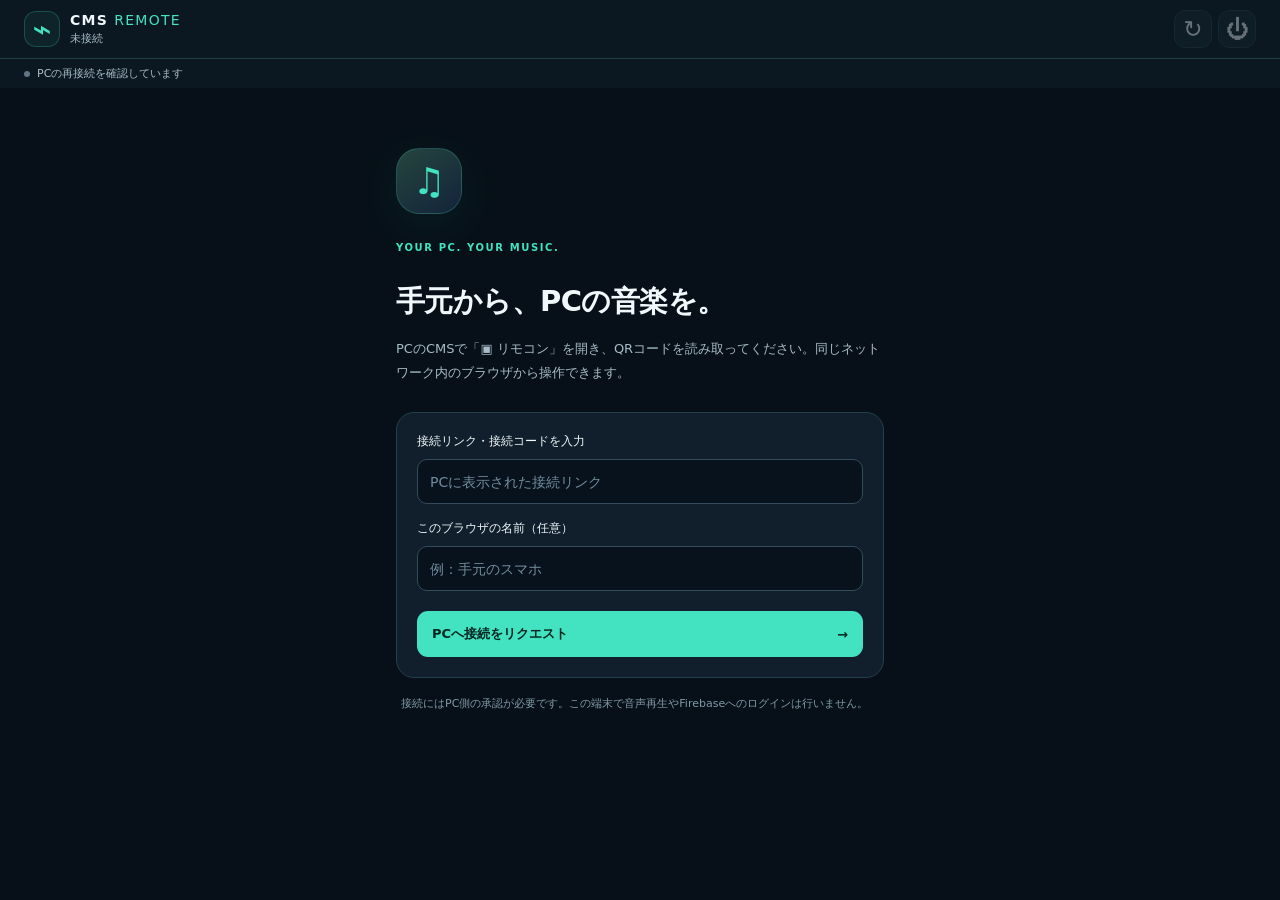
==== remote.html @ 036d8464 "Unify Web selection, playback queue and analysis export Web-only release: durable library additions," ====
<!doctype html>
<html lang="ja">
<head>
  <meta charset="utf-8">
  <meta name="viewport" content="width=device-width, initial-scale=1, viewport-fit=cover">
  <meta name="referrer" content="no-referrer">
  <meta name="color-scheme" content="dark">
  <title>CMS Remote — PCの音楽を操作</title>
  <link rel="stylesheet" href="remote-client.css?v=2026103102">
  <script src="remote-client.js?v=2026103102" defer></script>
  <script src="remote-mobile.js?v=2026103102" defer></script>
</head>
<body>
  <header class="remote-topbar">
    <div class="remote-brand"><span class="remote-brand-icon" aria-hidden="true">⌁</span><div><strong>CMS <span>REMOTE</span></strong><small id="remote-status" role="status">接続を待っています</small></div></div>
    <div class="remote-actions">
      <button id="remote-refresh" type="button" title="PCの表示を更新" aria-label="PCの表示を更新" disabled>↻</button>
      <button id="remote-disconnect" type="button" title="接続を解除" aria-label="接続を解除" disabled>⏻</button>
    </div>
  </header>
  <div class="remote-context" id="remote-context"><span class="remote-connection-dot" id="remote-connection-dot"></span><span id="remote-context-text">音はPCから再生されます</span><button id="remote-layout" type="button" aria-pressed="false" hidden>PC表示</button></div>
  <main id="remote-main">
    <section class="remote-welcome" id="remote-welcome">
      <div class="remote-welcome-icon" aria-hidden="true">♫</div>
      <p class="remote-eyebrow">YOUR PC. YOUR MUSIC.</p>
      <h1>手元から、PCの音楽を。</h1>
      <p>PCのCMSで「▣ リモコン」を開き、QRコードを読み取ってください。同じネットワーク内のブラウザから操作できます。</p>
      <form id="remote-pair-form" autocomplete="off">
        <label for="remote-invite">接続リンク・接続コードを入力</label>
        <input id="remote-invite" type="text" inputmode="url" placeholder="PCに表示された接続リンク" autocomplete="off" autocapitalize="none" spellcheck="false" maxlength="4096" required>
        <label class="remote-label" for="remote-device-label">このブラウザの名前（任意）</label>
        <input id="remote-device-label" type="text" placeholder="例：手元のスマホ" autocomplete="off" maxlength="60">
        <button class="remote-primary" id="remote-connect" type="submit">PCへ接続をリクエスト <span aria-hidden="true">→</span></button>
      </form>
      <p class="remote-note">接続にはPC側の承認が必要です。この端末で音声再生やFirebaseへのログインは行いません。</p>
    </section>
    <section class="remote-waiting" id="remote-waiting" hidden aria-live="polite">
      <div class="remote-waiting-orbit" aria-hidden="true"><span></span><span></span><span></span></div>
      <h1 id="remote-waiting-title">PCの承認を待っています</h1>
      <p id="remote-waiting-text">PCに表示された接続リクエストを承認してください。</p>
      <button id="remote-cancel" type="button" class="remote-secondary">接続を取り消す</button>
    </section>
    <section class="remote-view" id="remote-view" hidden aria-label="PCのCMS遠隔操作画面">
      <section id="remote-mobile" hidden aria-label="CMS A1 モバイルリモコン"></section>
      <iframe id="remote-frame" title="PCのCMS操作画面" sandbox="allow-same-origin" referrerpolicy="no-referrer"></iframe>
      <div class="remote-view-curtain" id="remote-view-curtain" hidden><span class="remote-spinner" aria-hidden="true"></span><strong id="remote-curtain-text">再接続しています…</strong><p>接続が戻るまで操作を停止します。操作を自動で再送することはありません。</p></div>
    </section>
  </main>
  <div class="remote-toast" id="remote-toast" role="status" aria-live="polite" hidden></div>
  <noscript>遠隔操作にはJavaScriptを有効にしてください。</noscript>
</body>
</html>
---- remote-client.css ----
:root{color-scheme:dark;--remote-bg:#071018;--remote-panel:#101f2b;--remote-border:#24404b;--remote-accent:#43e2c0;--remote-text:#f0f8fb;--remote-muted:#a7bcc7;font-family:system-ui,-apple-system,BlinkMacSystemFont,"Segoe UI","Noto Sans JP",sans-serif;background:var(--remote-bg);color:var(--remote-text)}
*{box-sizing:border-box}html,body{width:100%;height:100%;margin:0}body{display:flex;flex-direction:column;overflow:hidden}button,input{font:inherit}button{touch-action:manipulation;cursor:pointer}button:focus-visible,input:focus-visible{outline:2px solid var(--remote-accent);outline-offset:3px}button:disabled{cursor:default;opacity:.4}[hidden]{display:none!important}
.remote-topbar{display:flex;align-items:center;justify-content:space-between;gap:16px;flex:none;padding:calc(10px + env(safe-area-inset-top)) max(14px,env(safe-area-inset-right)) 10px max(14px,env(safe-area-inset-left));border-bottom:1px solid var(--remote-border);background:#0b1721;z-index:10}.remote-brand{display:flex;align-items:center;gap:10px;min-width:0}.remote-brand-icon{width:36px;height:36px;border:1px solid #43e2c03b;border-radius:12px;display:grid;place-items:center;color:var(--remote-accent);font-size:32px;line-height:1;background:#43e2c010}.remote-brand strong{display:block;font-size:14px;letter-spacing:.09em}.remote-brand strong span{font-weight:500;color:var(--remote-accent)}.remote-brand small{display:block;margin-top:3px;font-size:11px;letter-spacing:.01em;color:var(--remote-muted)}.remote-actions{display:flex;gap:6px}.remote-actions button{border:1px solid var(--remote-border);border-radius:11px;background:#162632;color:var(--remote-text);width:38px;height:38px;font-size:23px;display:grid;place-items:center}.remote-actions button:hover:not(:disabled){background:#214039}.remote-context{min-height:29px;display:flex;align-items:center;gap:7px;padding:5px max(14px,env(safe-area-inset-left));color:var(--remote-muted);font-size:11px;flex:none;background:#0b1721}.remote-connection-dot{width:6px;height:6px;flex:none;border-radius:50%;background:#637582}.remote-connection-dot.connected{background:var(--remote-accent);box-shadow:0 0 0 3px #43e2c013}.remote-context button{margin-left:auto;border:0;background:transparent;color:var(--remote-accent);font-size:11px;padding:3px 7px}
#remote-main{min-height:0;flex:1;position:relative;overflow:auto}.remote-welcome,.remote-waiting{max-width:540px;margin:0 auto;padding:clamp(24px,6vh,70px) 26px 40px}.remote-welcome-icon{display:grid;place-items:center;width:66px;height:66px;border-radius:23px;color:var(--remote-accent);font-size:37px;background:linear-gradient(145deg,#25453e,#13243b);border:1px solid #43e2c033;box-shadow:0 12px 50px #43e2c012}.remote-eyebrow{font-size:10px!important;font-weight:700;letter-spacing:.16em;color:var(--remote-accent)!important;margin-top:25px!important}.remote-welcome h1,.remote-waiting h1{font-size:clamp(21px,5vw,29px);font-weight:750;line-height:1.5;margin:8px 0 14px;letter-spacing:-.02em}.remote-welcome p,.remote-waiting p{line-height:1.85;font-size:13px;color:var(--remote-muted);margin:0 0 22px}.remote-welcome form{padding:20px;border:1px solid var(--remote-border);border-radius:18px;background:#101f2b;margin-top:27px}.remote-welcome label{display:block;font-size:12px;color:var(--remote-text);margin-bottom:9px}.remote-welcome .remote-label{margin-top:16px}.remote-welcome input{display:block;width:100%;height:45px;border:1px solid #344c5a;border-radius:10px;background:#07121c;color:var(--remote-text);padding:10px 12px;font-size:14px;min-width:0}.remote-welcome input::placeholder{color:#728d9d}.remote-primary{display:flex;align-items:center;justify-content:space-between;gap:8px;width:100%;margin-top:20px;border:0;border-radius:11px;background:var(--remote-accent);color:#062621;font-weight:750;padding:13px 15px;font-size:13px;min-height:46px}.remote-note{font-size:11px!important;margin:16px 5px!important;color:#819aa7!important}.remote-waiting{text-align:center;padding-top:20vh}.remote-secondary{border:1px solid var(--remote-border);border-radius:11px;padding:11px 20px;color:var(--remote-text);background:#142431;font-size:13px}.remote-waiting-orbit{display:flex;justify-content:center;gap:7px;margin-bottom:30px}.remote-waiting-orbit span{width:9px;height:9px;border-radius:50%;background:var(--remote-accent);animation:remote-pulse 1.2s ease-in-out infinite}.remote-waiting-orbit span:nth-child(2){animation-delay:.15s}.remote-waiting-orbit span:nth-child(3){animation-delay:.3s}
.remote-view{position:relative;width:100%;height:100%;background:#071018;overflow:hidden}.remote-view iframe{display:block;width:100%;height:100%;border:0;background:#071018}.remote-view-curtain{position:absolute;inset:0;display:flex;flex-direction:column;justify-content:center;align-items:center;gap:15px;padding:30px;text-align:center;z-index:20;background:#071018eb;backdrop-filter:blur(5px)}.remote-view-curtain strong{font-size:17px}.remote-view-curtain p{max-width:350px;margin:0;color:var(--remote-muted);font-size:12px;line-height:1.8}.remote-spinner{width:30px;height:30px;border:2px solid #43e2c035;border-top-color:var(--remote-accent);border-radius:50%;animation:remote-spin .8s linear infinite}.remote-toast{position:fixed;z-index:40;bottom:calc(18px + env(safe-area-inset-bottom));left:50%;transform:translateX(-50%);padding:12px 17px;border:1px solid #38596b;border-radius:12px;background:#142a39f5;box-shadow:0 8px 30px #0006;color:#edfaff;font-size:12px;line-height:1.6;max-width:min(90vw,500px);min-width:190px;text-align:center;overflow-wrap:anywhere}.remote-toast.error{border-color:#b17668;background:#34221ff5}
@keyframes remote-pulse{0%,80%,100%{transform:scale(.8);opacity:.4}40%{transform:scale(1.2);opacity:1}}@keyframes remote-spin{to{transform:rotate(360deg)}}@media(prefers-reduced-motion:reduce){*{animation:none!important;scroll-behavior:auto!important}}@media(min-width:800px){.remote-topbar{padding-left:24px;padding-right:24px}.remote-context{padding-left:24px;padding-right:24px}.remote-view:not(.pc-layout){max-width:660px;margin:0 auto;border-inline:1px solid var(--remote-border)}.remote-welcome{padding-top:60px}}
#remote-mobile{height:100%;display:flex;flex-direction:column;overflow:hidden;background:linear-gradient(160deg,#102537,#071018 65%);color:var(--remote-text)}
#remote-mobile button,#remote-mobile input,#remote-mobile select,#remote-mobile textarea{font:inherit;color:inherit;min-height:44px;border:1px solid var(--remote-border);border-radius:10px;background:#102331;padding:8px 12px;touch-action:manipulation}
#remote-mobile input,#remote-mobile select,#remote-mobile textarea{font-size:16px;max-width:100%;min-width:0}
#remote-mobile input[type=checkbox]{min-height:24px;width:24px;accent-color:var(--remote-accent)}
#remote-mobile input[type=range]{accent-color:var(--remote-accent);padding:0;border:0;flex:1;min-width:0}
.native-player{flex:none;padding:10px 16px;background:linear-gradient(125deg,#173d4960,#24304f50);border-bottom:1px solid var(--remote-border)}
.native-player-heading{display:flex;justify-content:space-between;align-items:center;letter-spacing:.13em;font-size:10px;color:var(--remote-accent)}
#remote-mobile .native-player-heading button{font-size:11px;min-height:32px;padding:3px 10px}
.native-now{display:flex;gap:15px;align-items:center;margin:10px 0}.native-now img{width:102px;height:76px;object-fit:cover;border-radius:10px;background:#203642;flex:none}.native-now>div{min-width:0}.native-now h1{margin:5px 0;font-size:17px;line-height:1.45;overflow-wrap:anywhere;display:-webkit-box;-webkit-line-clamp:2;-webkit-box-orient:vertical;overflow:hidden}.native-now small{color:var(--remote-accent);font-size:10px}.native-now p{font-size:12px;color:var(--remote-muted);margin:4px 0}
.native-time,.native-volume{display:flex;align-items:center;gap:10px;font-size:11px;font-variant-numeric:tabular-nums}.native-time span{min-width:33px}.native-controls{display:flex;justify-content:center;align-items:center;gap:12px}.native-controls button{font-size:22px}#remote-mobile #native-play{background:var(--remote-accent);color:#062621;border:0;width:58px;height:50px;font-size:25px}.native-volume{max-width:300px;margin:0 auto}.native-volume output{min-width:35px}
#native-playback-notice{padding:8px;background:#493d22;border:1px solid #8a7547;border-radius:8px;font-size:12px;line-height:1.6;margin:4px 0}
.native-nav{display:flex;flex:none;gap:6px;padding:9px 12px;border-bottom:1px solid var(--remote-border);background:#0c1924}#remote-mobile .native-nav button{flex:1;padding:7px 4px;font-size:12px;background:transparent;border-color:transparent;border-radius:9px}#remote-mobile .native-nav button[aria-current=page]{color:var(--remote-accent);background:#43e2c018;border-color:#43e2c035}
.native-pane{flex:1;min-height:0;display:flex;flex-direction:column;overflow:hidden}.native-toolbar{display:flex;align-items:center;gap:8px;padding:8px 12px;flex:none}.native-toolbar strong{flex:1;min-width:0;font-size:13px;overflow:hidden;text-overflow:ellipsis;white-space:nowrap}#remote-mobile .native-toolbar button{font-size:12px;padding:5px 9px}.native-search{display:flex;gap:7px;padding:0 12px 8px;flex:none}#remote-mobile .native-search input{flex:1;width:0}#remote-mobile .native-search select{width:115px;font-size:12px;padding:4px}
.native-list{overflow:auto;overscroll-behavior:contain;flex:1;min-height:0;padding:0 12px 14px;scrollbar-width:thin;scrollbar-color:#39596b transparent}.native-list::-webkit-scrollbar{width:5px}.native-list::-webkit-scrollbar-thumb{border-radius:9px;background:#39596b}.native-list>p{font-size:13px;line-height:1.8;color:var(--remote-muted);padding:15px}
.native-row{display:flex;align-items:center;gap:9px;min-height:72px;border-bottom:1px solid #24404b88}.native-row.is-playing{background:#43e2c012;border-left:2px solid var(--remote-accent)}.native-row img{width:54px;height:43px;object-fit:cover;border-radius:6px;flex:none}#remote-mobile .native-row-title{flex:1;min-width:0;text-align:left;border:0;background:transparent;padding:7px 3px;line-height:1.5}.native-row-title strong{font-size:13px;font-weight:650;display:block;overflow-wrap:anywhere}.native-row-title small{display:block;color:var(--remote-muted);font-size:11px;margin-top:4px}#remote-mobile .native-row>button:last-child{font-size:21px;padding:6px 9px;background:transparent;border:0;color:var(--remote-accent)}
#remote-mobile .native-folder{display:flex;align-items:center;justify-content:space-between;width:100%;margin:4px 0;text-align:left;padding:12px}.native-folder span{flex:1;overflow-wrap:anywhere}.native-folder strong{flex:none;min-width:50px;text-align:right;color:var(--remote-muted);font-variant-numeric:tabular-nums}
.native-saved-card{border:1px solid var(--remote-border);border-radius:12px;padding:12px;margin:8px 0;background:#13273799}.native-saved-card h3{font-size:15px;margin:3px 0}.native-saved-card p{font-size:12px;color:var(--remote-muted)}.native-saved-card button{margin:0 7px 8px 0}.native-muted{display:block;color:var(--remote-muted);line-height:1.6;font-size:11px}
.native-form{overflow:auto;padding:10px 18px 24px;font-size:13px;line-height:1.65;min-height:0}.native-form h2{font-size:18px}.native-form p{color:var(--remote-muted)}.native-form label{display:flex;flex-wrap:wrap;gap:9px;align-items:center;margin:12px 0}.native-form select,.native-form input:not([type=checkbox]),.native-form textarea{width:100%}.native-form>button{width:100%;margin-top:10px}.native-form details{padding:12px 0;border-block:1px solid var(--remote-border)}.native-form summary{cursor:pointer;padding:8px 0}.native-excluded-folders{max-height:230px;overflow:auto}.native-form .native-excluded-folders label{display:flex;flex-wrap:nowrap;min-height:44px;gap:10px;margin:3px 0}.native-excluded-folders input{flex:none}.native-cloud{border:1px solid var(--remote-border);border-radius:12px;padding:12px}.native-cloud small{display:block;color:var(--remote-accent);margin:7px 0}#native-preview{margin-top:20px}#native-preview>button{display:block;width:100%;margin:8px 0}
.native-fullscreen .native-player{display:none}#remote-mobile dialog{color:var(--remote-text);background:#112332;border:1px solid #375363;border-radius:15px;padding:20px;width:min(92vw,430px)}#remote-mobile dialog::backdrop{background:#000a}#remote-mobile dialog h2{font-size:18px}#remote-mobile dialog p{font-size:13px;line-height:1.8}#remote-mobile dialog input{width:100%}.native-confirm-actions{display:flex;justify-content:flex-end;gap:8px;margin-top:18px}#remote-mobile #native-confirm-ok{color:#062621;background:var(--remote-accent)}
@media(max-height:700px){.native-now img{height:50px;width:75px}.native-now{margin:3px 0}.native-volume{display:none}.native-player{padding-top:4px;padding-bottom:4px}.native-now h1{font-size:14px;-webkit-line-clamp:1}}
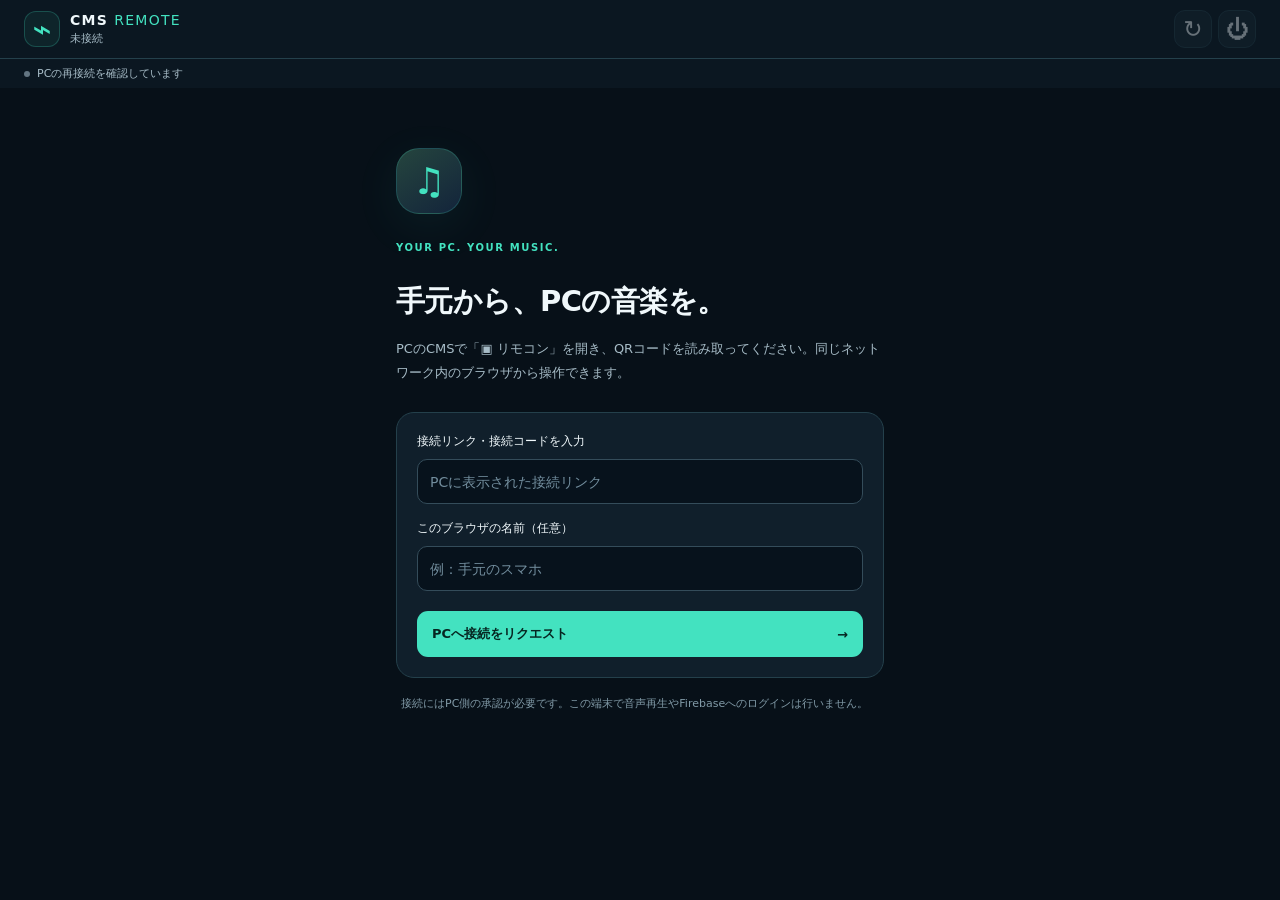
==== commit c0d8003b: "Restore player contrast, simplify backgrounds and connect public Web LAN remote" ====
--- a/remote.html
+++ b/remote.html
@@ -8,7 +8,7 @@
   <title>CMS Remote — PCの音楽を操作</title>
   <link rel="stylesheet" href="remote-client.css?v=2026103102">
   <script src="remote-client.js?v=2026103102" defer></script>
-  <script src="remote-mobile.js?v=2026103102" defer></script>
+  <script src="remote-mobile.js?v=2026110901" defer></script>
 </head>
 <body>
   <header class="remote-topbar">
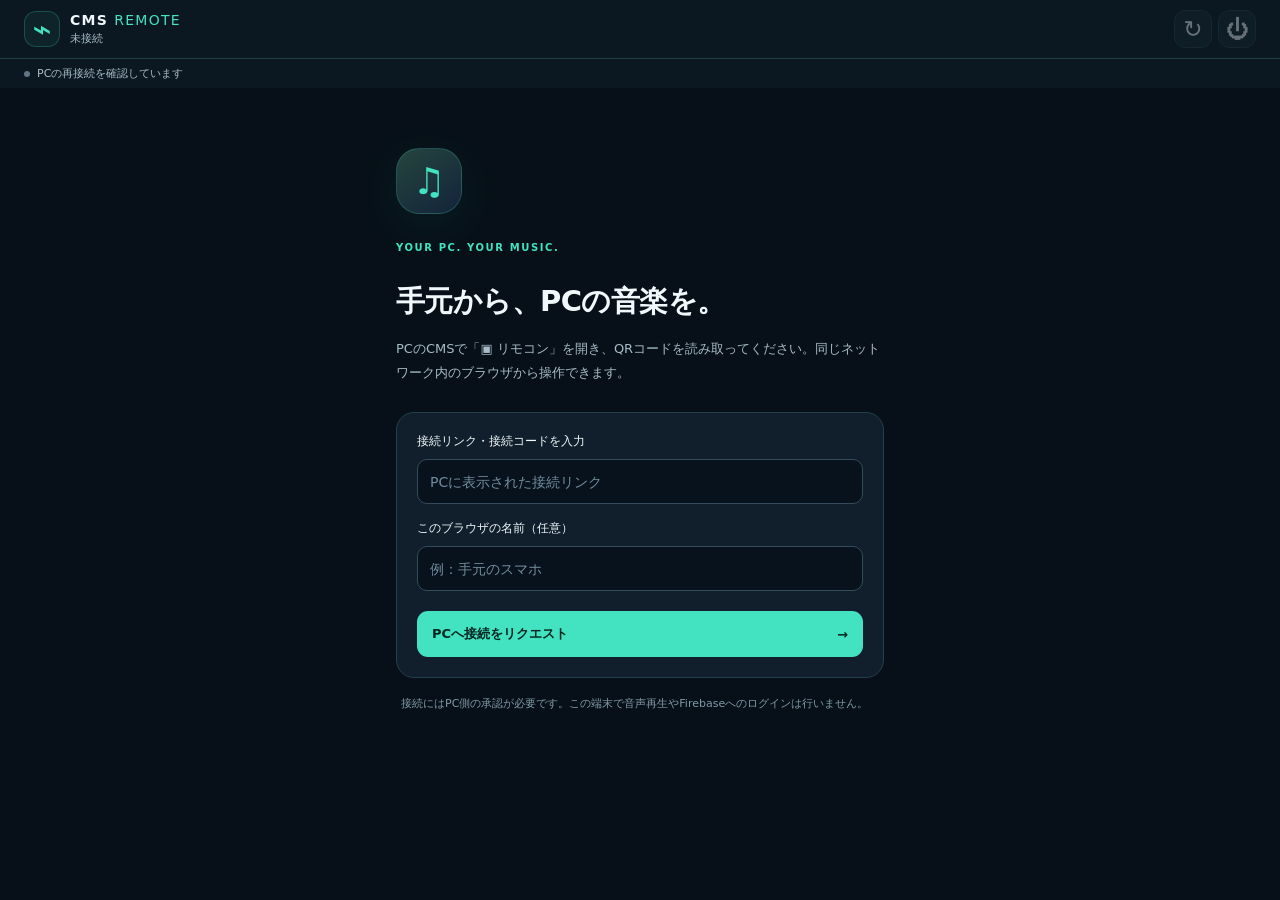
==== commit c3551ad4: "Align phone remote layout with CMS mobile and preserve PC folder order" ====
--- a/remote.html
+++ b/remote.html
@@ -6,9 +6,9 @@
   <meta name="referrer" content="no-referrer">
   <meta name="color-scheme" content="dark">
   <title>CMS Remote — PCの音楽を操作</title>
-  <link rel="stylesheet" href="remote-client.css?v=2026103102">
-  <script src="remote-client.js?v=2026103102" defer></script>
-  <script src="remote-mobile.js?v=2026110901" defer></script>
+  <link rel="stylesheet" href="remote-client.css?v=2026111002">
+  <script src="remote-client.js?v=2026111002" defer></script>
+  <script src="remote-mobile.js?v=2026111002" defer></script>
 </head>
 <body>
   <header class="remote-topbar">
--- a/remote-client.css
+++ b/remote-client.css
@@ -24,3 +24,47 @@
 .native-form{overflow:auto;padding:10px 18px 24px;font-size:13px;line-height:1.65;min-height:0}.native-form h2{font-size:18px}.native-form p{color:var(--remote-muted)}.native-form label{display:flex;flex-wrap:wrap;gap:9px;align-items:center;margin:12px 0}.native-form select,.native-form input:not([type=checkbox]),.native-form textarea{width:100%}.native-form>button{width:100%;margin-top:10px}.native-form details{padding:12px 0;border-block:1px solid var(--remote-border)}.native-form summary{cursor:pointer;padding:8px 0}.native-excluded-folders{max-height:230px;overflow:auto}.native-form .native-excluded-folders label{display:flex;flex-wrap:nowrap;min-height:44px;gap:10px;margin:3px 0}.native-excluded-folders input{flex:none}.native-cloud{border:1px solid var(--remote-border);border-radius:12px;padding:12px}.native-cloud small{display:block;color:var(--remote-accent);margin:7px 0}#native-preview{margin-top:20px}#native-preview>button{display:block;width:100%;margin:8px 0}
 .native-fullscreen .native-player{display:none}#remote-mobile dialog{color:var(--remote-text);background:#112332;border:1px solid #375363;border-radius:15px;padding:20px;width:min(92vw,430px)}#remote-mobile dialog::backdrop{background:#000a}#remote-mobile dialog h2{font-size:18px}#remote-mobile dialog p{font-size:13px;line-height:1.8}#remote-mobile dialog input{width:100%}.native-confirm-actions{display:flex;justify-content:flex-end;gap:8px;margin-top:18px}#remote-mobile #native-confirm-ok{color:#062621;background:var(--remote-accent)}
 @media(max-height:700px){.native-now img{height:50px;width:75px}.native-now{margin:3px 0}.native-volume{display:none}.native-player{padding-top:4px;padding-bottom:4px}.native-now h1{font-size:14px;-webkit-line-clamp:1}}
+
+/* A1 mobile layout: artwork, playback controls, then a locally browsed list. */
+#remote-mobile{--native-radius:12px;font-family:"Bahnschrift","Yu Gothic UI",sans-serif;background:#08131e}
+#remote-mobile[data-theme=modern]{--remote-accent:#70baff;--native-radius:15px;font-family:"Segoe UI","Yu Gothic UI",sans-serif}
+#remote-mobile[data-theme=nerv]{--remote-accent:#ff9c25;--native-radius:4px;font-family:"Bahnschrift Condensed","Yu Gothic",sans-serif}
+#remote-mobile .native-player{position:relative;isolation:isolate;padding:9px 16px 7px;overflow:hidden;background:#10263877}
+.native-player:before{content:"";position:absolute;inset:-30px;z-index:-2;background-image:var(--native-artwork);background-size:cover;background-position:center;filter:blur(18px);opacity:.22;pointer-events:none}
+.native-artwork{position:relative;display:flex;align-items:center;justify-content:center;height:clamp(125px,23dvh,240px);margin:7px 0 9px;overflow:hidden;border:1px solid var(--remote-border);border-radius:var(--native-radius);background:#061019aa}
+.native-artwork:before{content:"";position:absolute;inset:-12px;background-image:var(--native-artwork);background-size:cover;background-position:center;filter:blur(10px);opacity:.4}
+.native-artwork img{position:relative;width:100%;height:100%;object-fit:contain}
+#native-art-empty{position:relative;font-size:48px;color:var(--remote-accent)}
+#remote-mobile .native-now{display:flex;gap:8px;align-items:center;margin:0 0 4px}
+.native-now>div{flex:1;min-width:0}
+#remote-mobile .native-now h1{font-size:clamp(15px,4.2vw,20px);line-height:1.35;margin:0 0 3px;-webkit-line-clamp:2}
+#remote-mobile .native-now p{font-size:12px;line-height:1.25;margin:0 0 4px;white-space:nowrap;text-overflow:ellipsis;overflow:hidden}
+#remote-mobile #native-source{display:block;color:var(--remote-accent);font-size:10px;white-space:nowrap;text-overflow:ellipsis;overflow:hidden}
+#remote-mobile #native-star{background:transparent;border:0;color:var(--remote-accent);font-size:28px;padding:7px;min-width:44px}
+.native-time{gap:8px;margin:3px 0}
+.native-time input{height:30px;min-height:30px!important}
+.native-controls{position:relative;gap:24px;padding:0 44px}
+#remote-mobile .native-controls>button{border:0;background:transparent;font-size:25px;min-width:44px;padding:4px;color:var(--remote-text)}
+#remote-mobile #native-play{width:56px;height:56px;border-radius:50%;background:var(--remote-accent);color:#071722;box-shadow:0 0 0 5px #ffffff08}
+#remote-mobile #native-volume-toggle{position:absolute;right:0;font-size:20px}
+#remote-mobile .native-volume{display:flex;margin:6px auto 0;font-size:11px;max-width:100%}
+#remote-mobile [hidden]{display:none!important}
+.native-pane{background:#091620bf}
+.native-gesture-hint{flex:none;text-align:center;color:var(--remote-muted);font-size:10px;line-height:1.3;margin:0 12px 5px}
+.native-list{touch-action:pan-y;-webkit-overflow-scrolling:touch;overscroll-behavior-y:contain}
+.native-row-title strong{display:-webkit-box;-webkit-line-clamp:2;-webkit-box-orient:vertical;overflow:hidden}
+.native-toolbar{min-height:49px}
+#remote-mobile .native-nav{background:#0a1924ad}
+#remote-mobile .native-nav button[aria-current=page]{background:color-mix(in srgb,var(--remote-accent) 14%,transparent);border-color:var(--remote-accent)}
+#remote-mobile #native-folder-dialog{position:fixed;inset:auto 0 0;margin:0 auto;width:min(100%,660px);max-width:100%;max-height:85dvh;border-radius:18px 18px 0 0;padding:15px 16px calc(16px + env(safe-area-inset-bottom));background:#102330;color:var(--remote-text)}
+#native-folder-dialog header{display:flex;align-items:center;justify-content:space-between;gap:10px;position:sticky;top:-15px;background:#102330;z-index:1}
+#native-folder-dialog header h2{font-size:17px;margin:8px 0}
+#native-folder-dialog>p{font-size:11px;color:var(--remote-muted);margin:4px 0 12px}
+#remote-mobile .native-folder{gap:10px;border-radius:var(--native-radius);background:transparent;min-height:53px}
+#remote-mobile .native-folder[aria-current=true]{border-color:var(--remote-accent);background:color-mix(in srgb,var(--remote-accent) 12%,transparent)}
+.native-fullscreen .native-toolbar{padding-top:12px}
+.native-fullscreen .native-row{min-height:76px}
+@media(max-height:740px){.native-artwork{height:clamp(90px,19dvh,160px)}#remote-mobile .native-player{padding-top:5px;padding-bottom:5px}#remote-mobile .native-now h1{font-size:15px;-webkit-line-clamp:1}.native-controls{gap:20px}#remote-mobile #native-play{height:48px;width:48px}.native-gesture-hint{display:none}}
+@media(max-width:350px){.native-artwork{height:17dvh}.native-nav{padding-block:4px}.native-search{gap:4px}.native-search select{width:100px!important}#remote-mobile #native-back{font-size:11px;padding-inline:4px}}
+@media(max-height:640px){.native-artwork{height:64px;margin-block:4px}.native-nav{padding-block:4px}#remote-mobile .native-player{padding-block:4px}#remote-mobile .native-player-heading button{min-height:28px}.native-controls{gap:18px}#remote-mobile #native-play{height:44px;width:44px}#remote-mobile .native-now h1{font-size:14px}}
+@media(max-height:640px){.native-player-heading{height:0}.native-player-heading>span{display:none}#remote-mobile .native-player-heading button{position:absolute;right:16px;top:8px;z-index:2;background:#0b1a25e8}}
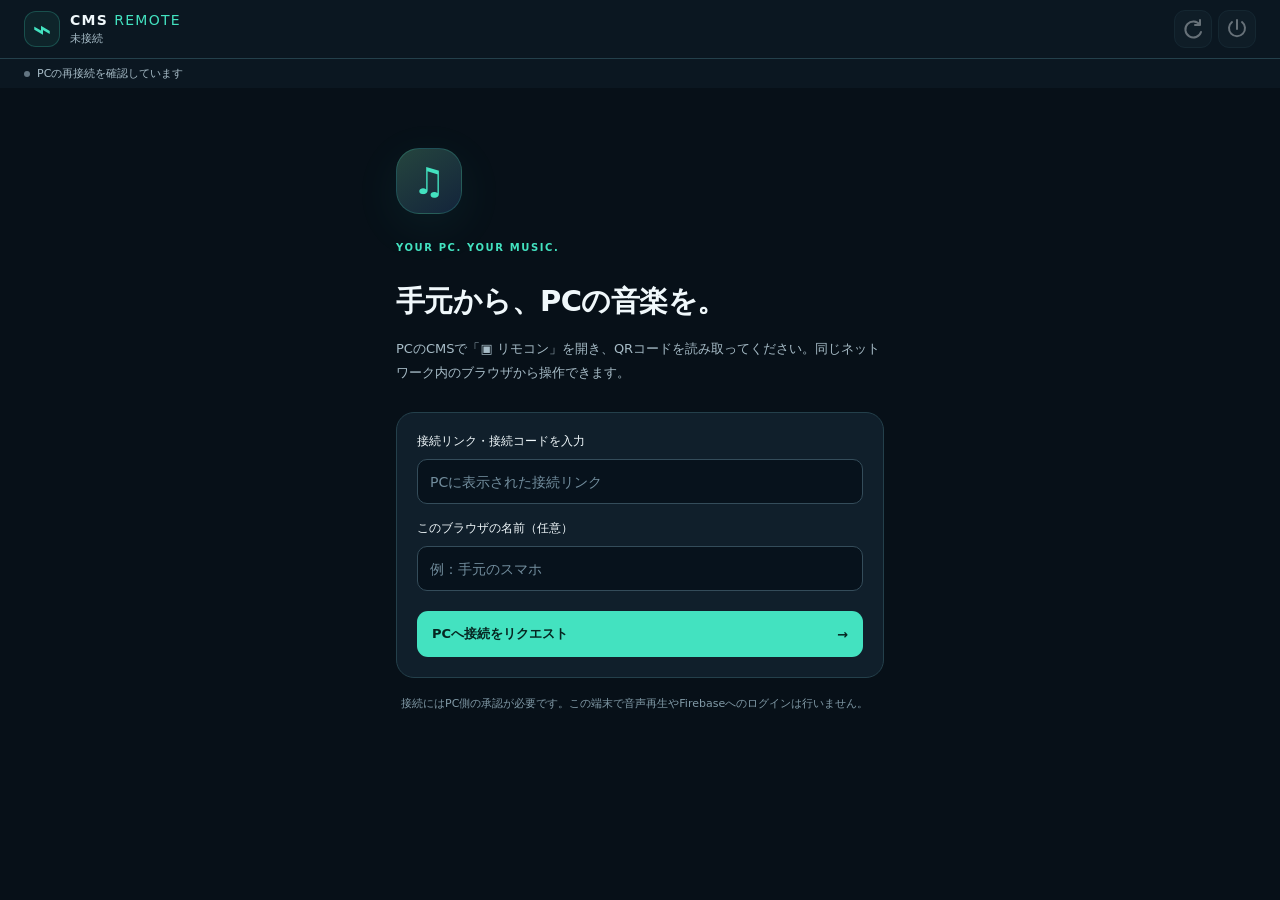
==== commit c6b1381a: "Respect custom color scopes, stabilize phone sorting and add capability-aware audio controls" ====
--- a/remote.html
+++ b/remote.html
@@ -6,16 +6,16 @@
   <meta name="referrer" content="no-referrer">
   <meta name="color-scheme" content="dark">
   <title>CMS Remote — PCの音楽を操作</title>
-  <link rel="stylesheet" href="remote-client.css?v=2026111002">
-  <script src="remote-client.js?v=2026111002" defer></script>
-  <script src="remote-mobile.js?v=2026111002" defer></script>
+  <link rel="stylesheet" href="remote-client.css?v=2026111101">
+  <script src="remote-client.js?v=2026111003" defer></script>
+  <script src="remote-mobile.js?v=2026111101" defer></script>
 </head>
 <body>
   <header class="remote-topbar">
     <div class="remote-brand"><span class="remote-brand-icon" aria-hidden="true">⌁</span><div><strong>CMS <span>REMOTE</span></strong><small id="remote-status" role="status">接続を待っています</small></div></div>
     <div class="remote-actions">
-      <button id="remote-refresh" type="button" title="PCの表示を更新" aria-label="PCの表示を更新" disabled>↻</button>
-      <button id="remote-disconnect" type="button" title="接続を解除" aria-label="接続を解除" disabled>⏻</button>
+      <button id="remote-refresh" type="button" title="PCの表示を更新" aria-label="PCの表示を更新" disabled><svg viewBox="0 0 24 24" aria-hidden="true"><path d="M19 8a8 8 0 1 0 1 7M19 3v5h-5"/></svg></button>
+      <button id="remote-disconnect" type="button" title="接続を解除" aria-label="接続を解除" disabled><svg viewBox="0 0 24 24" aria-hidden="true"><path d="M12 3v9M7 5a8 8 0 1 0 10 0"/></svg></button>
     </div>
   </header>
   <div class="remote-context" id="remote-context"><span class="remote-connection-dot" id="remote-connection-dot"></span><span id="remote-context-text">音はPCから再生されます</span><button id="remote-layout" type="button" aria-pressed="false" hidden>PC表示</button></div>
--- a/remote-client.css
+++ b/remote-client.css
@@ -68,3 +68,14 @@
 @media(max-width:350px){.native-artwork{height:17dvh}.native-nav{padding-block:4px}.native-search{gap:4px}.native-search select{width:100px!important}#remote-mobile #native-back{font-size:11px;padding-inline:4px}}
 @media(max-height:640px){.native-artwork{height:64px;margin-block:4px}.native-nav{padding-block:4px}#remote-mobile .native-player{padding-block:4px}#remote-mobile .native-player-heading button{min-height:28px}.native-controls{gap:18px}#remote-mobile #native-play{height:44px;width:44px}#remote-mobile .native-now h1{font-size:14px}}
 @media(max-height:640px){.native-player-heading{height:0}.native-player-heading>span{display:none}#remote-mobile .native-player-heading button{position:absolute;right:16px;top:8px;z-index:2;background:#0b1a25e8}}
+
+#remote-mobile[data-theme="sf"] *,#remote-mobile[data-theme="sf"] *::before,#remote-mobile[data-theme="sf"] *::after{border-radius:0!important}
+.native-fullscreen #native-settings,.native-fullscreen #native-create{height:100%;max-height:none;overflow-y:auto;overscroll-behavior:contain}
+.remote-actions svg,#remote-mobile .native-controls svg{display:block;width:24px;height:24px;fill:none;stroke:currentColor;stroke-width:2;stroke-linecap:round;stroke-linejoin:round;margin:auto}
+#remote-mobile #native-play svg{width:28px;height:28px}
+#native-title[role=button]{cursor:pointer;touch-action:manipulation}
+#native-title:focus-visible{outline:2px solid var(--remote-accent);outline-offset:3px}
+body[data-theme=sf]{--remote-accent:#38dcf2;--remote-border:#276578;font-family:'Rajdhani','Consolas','Noto Sans JP',sans-serif}
+body[data-theme=nerv]{--remote-accent:#ff9e29;--remote-border:#75502c;font-family:'Oswald','Noto Serif JP','Yu Mincho',serif}
+body[data-theme=modern]{--remote-accent:#64b5f6;--remote-border:#40536b;font-family:system-ui,'Noto Sans JP',sans-serif}
+body[data-theme=sf] *,body[data-theme=sf] *::before,body[data-theme=sf] *::after{border-radius:0!important}
